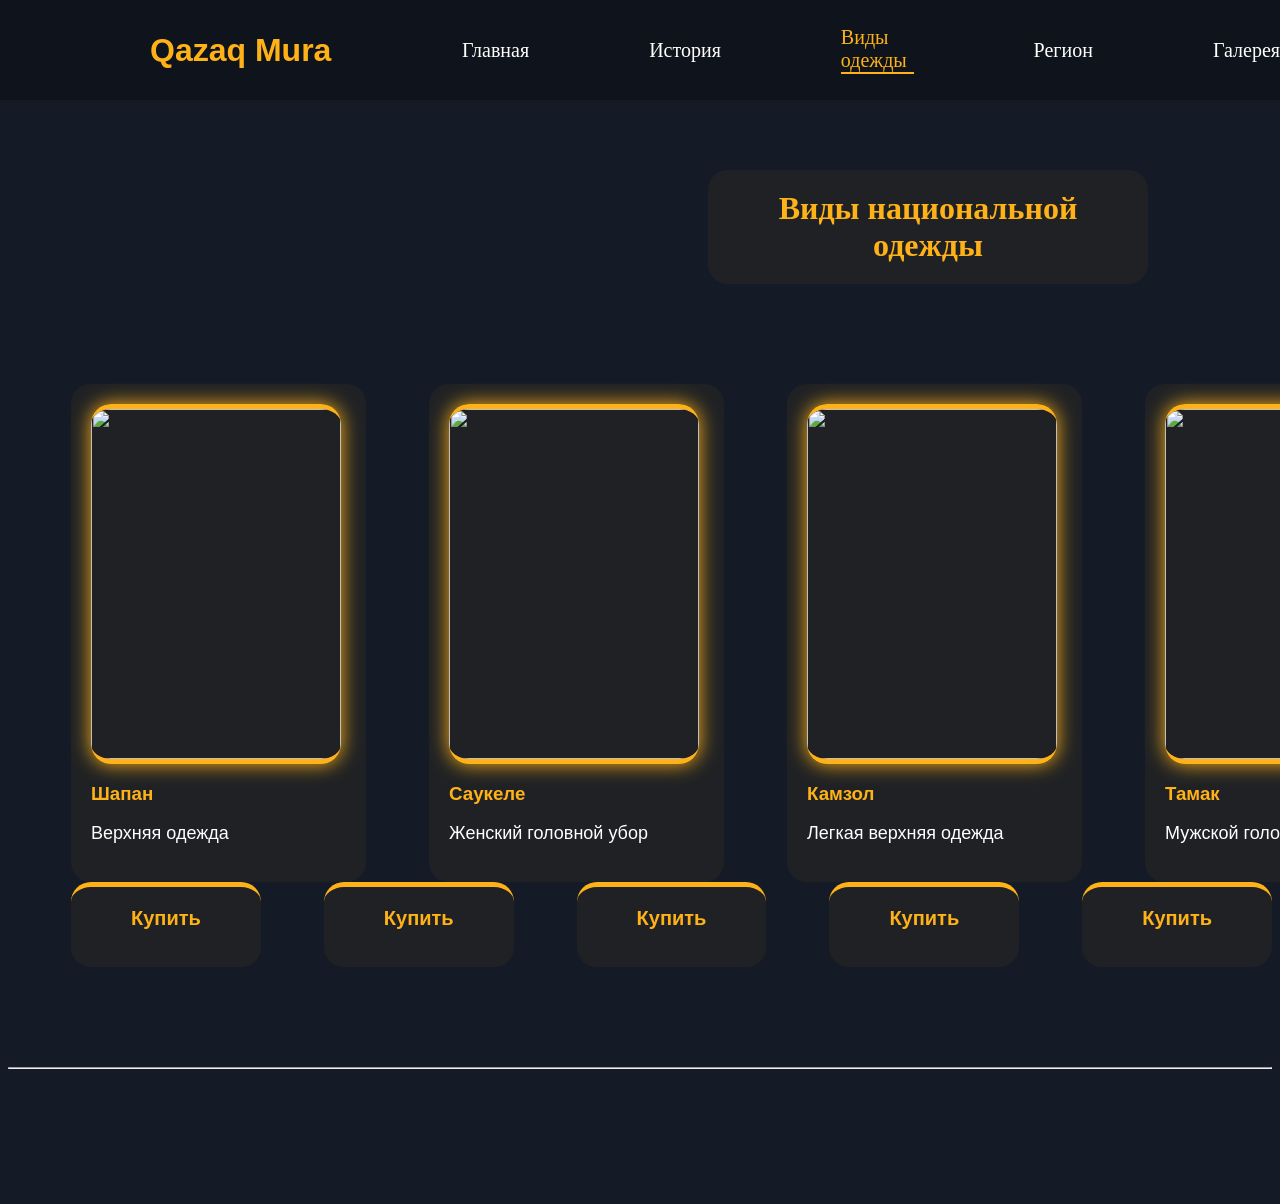
==== odeg.html @ 5600f627 "Add files via upload" ====
<!DOCTYPE html>
<html lang="en">
<head>
    <meta charset="UTF-8">
    <meta name="viewport" content="width=device-width, initial-scale=1.0">
    <title>Document</title>
    <link rel="stylesheet" href="style.css">
</head>
<header>
    <img  src="images/logo/logo.png" alt="logo" width="150" height="100">
        <h1 id="kooo">Qazaq Mura</h1> 
        <p id="a111"><a href="index.html">Главная</a></p>
        <p id="a222"><a href="story.html">История</a></p>
        <p id="a333">Виды одежды</p>
        <p id="a444"><a href="region.html"> Регион </a></p>
        <p id="a555"><a class="man" href="gal.html"> Галерея </a></p>
</header>
<body class="dota2">
   <div class="vis">
    <h1 id="vid">Виды национальной одежды</h1>
    </div>

     <div class="photo">
       <div class="photo1">
        <img id="shapan" src="images/odeg/shapan.jpg">
        <h3 id="shapanh3"><b>Шапан</b></h3>
        <p id="shapanp1">Верхняя одежда</p>
     </div> 

     <div class="photo2">
        <img id="kamzol" src="images/odeg/sauke.jpg">
        <h3 id="kamzolh3"><b>Саукеле</b></h3>
        <p id="kamzolp1">Женский головной убор</p>
     </div>

     <div class="photo3">
        <img id="sauk" src="images/odeg/kamzol.jpg">
        <h3 id="saukh3"><b>Камзол</b></h3>
        <p id="saukp1">Легкая верхняя одежда</p>
     </div>

     <div class="photo4">
        <img id="tamak" src="images/odeg/tamak.jpg">
        <h3 id="tamakh3"><b>Тамак</b></h3>
        <p id="tamakp1">Мужской головной убор</p>
     </div>

     <div class="photo5">
        <img id="masi" src="images/odeg/mes.jpg">
        <h3 id="masih3"><b>Мәсі</b></h3>
        <p id="masip1">Национальная обувь</p>
    
      </div>
    </div>

    <div  class="mark">
      <div class="kupit">
        <h2 class="kupit1"><a  class="kaspi"  target= "_blank" href="https://obyavleniya.kaspi.kz/a/shapan-iskustvennyiy-meh-jagalyi-123661814"><b>Купить</b></a></h2>
      </div>

      <div class="kupit">
        <h2 class="kupit1"> <a class="kaspi" target="_blank" href="https://obyavleniya.kaspi.kz/a/nabor-saukele-s-podushkoy-121353218"> <b>Купить</b></a></h2>
      </div>

      <div class="kupit">
        <h2 class="kupit1"> <a class="kaspi" target="_blank" href="https://obyavleniya.kaspi.kz/a/kamzol-turtsiya-123386008"> <b>Купить</b></a></h2>
      </div>

      <div class="kupit">
        <h2 class="kupit1"><a class="kaspi" target="_blank" href="https://www.olx.kz/d/obyavlenie/tyma-ushanka-malahay-tymak-muzhskie-i-zhenskie-podarok-syyly-IDqbm7q.html"><b>Купить</b></a></h2>
      </div>

      <div class="kupit">
        <h2 class="kupit1"><a class="kaspi" target="_blank" href="https://obyavleniya.kaspi.kz/a/obuv-dlya-jenschin-120579222"><b>Купить</b></a></h2>
      </div>

    </div>

    <hr id="myline3">
    
</body>
</html>
---- style.css ----
.bod1 {
    
    margin: 0;
    background-image: url(images/fon.png);
    background-size: 100% auto;
    background-position: center top;
    background-repeat: no-repeat;
    top: 0;
    left: 0;
    right: 0;
    bottom: 0;
    height: 114vh;
    background-color: #151B26;
    
}
 
 
 
 header {
    display: flex;
    align-items: center;
    gap: 20px;
 }

  .man{
    text-decoration: none;
    text-decoration-color: #fff;
    color: #fff;
 }
 
 header img {
    width: 150px;
    height: 150px;
    object-fit: contain;
 }
 

 header h1 {
    position: absolute;
    font-family: molot, sans-serif;
    
    
    
    margin: 0;
 }
 
 
 
 #ko {
    color:#ffb218;
    margin-left: 150px;

}

header {
    position: absolute;
    top: 0;
    left: 0;
    width: 100%;
    height: 100px;
    
    background-color: rgba(0, 0, 0, 0.3);
    
    z-index: 10;
}



#a1 {
    font-family: Georgia, 'Times New Roman', Times, serif;
    font-size: 20px;
    margin-left: 350px;
    color: #ffb218;
    border-bottom: solid #ffb218 2px;
    

    
}

#a2 {
    font-family: Georgia, 'Times New Roman', Times, serif;
    font-size: 20px;
    margin-left: 100px;
    color: #fff;
    

    
}

#a3 {
    font-family: Georgia, 'Times New Roman', Times, serif;
    font-size: 20px;
    margin-left: 100px;
    color: #fff;
    

    
}

#a4 {
    font-family: Georgia, 'Times New Roman', Times, serif;
    font-size: 20px;
    margin-left: 100px;
    color: #fff;
    

    
}

#a5 {
    font-family: Georgia, 'Times New Roman', Times, serif;
    font-size: 20px;
    margin-left: 100px;
    color: #fff;
}

div #trad {
    margin-top: 4px;
    
    font-size: 35px;
    font-family:Georgia, 'Times New Roman', Times, serif;
    color: #ffb218;
}

div #naz {
    margin-top: 300px;    
    margin-left: 100px;
    font-size: 65px;
    color: #fff;
}


#p93 {
    font-family: Georgia, 'Times New Roman', Times, serif;
    font-size: 25px;
    color: #fff;
    margin-left: 100px;

}


#pod {
    width: 300px;
    height: 125px;
     margin-left: 45px;

}

#pod a {
     text-decoration: none;
    text-decoration-color: #fff;
    color: #fff;

}


#cs2 {
    
    color: #fff;
    font-family: molot, sans-serif; 
    font-size: 30px;
    margin-left: 100px;
    
    
}

#cs2 #mur {
    color:#ffb218;

}

#bolsh{
    text-decoration: none;
    text-decoration-color: #fff;
    color: #000000;
    margin-left: 20px;
    font-family: sans-serif;
    font-size: 20px;
}

.tg{
   display: flex;
   align-items: center;
    background:  #ffb218;
    width: 250px;
    border-radius: 20px;
    height: 60px;
    margin-top: 40px;
    margin-left: 100px;

    box-shadow: #ffb218 0px 0px 20px;

}

.myline {
    margin-top: 320px;
    
}

.fot {
    display:flex;
    align-items: center;
}

#kon {
    
    color: #808080;
    font-family: molot, sans-serif;
    font-size: 20px;
    margin-left: 150px;
    
}

.fott {
     display:flex;
   align-items: center;

}

.fott #pree {
   
    color:#808080;
    
    font-size: 14px;
    margin-left: 100px;
}

.fott img {
    width: 40px;
    height: 35px;
    margin-left:85px ;
    margin-bottom: 25px;
}

.fott #ppp {
    color: #808080;
    margin-bottom: 40px;
    
}

.fott .p2p2 {
    
    text-decoration-color: none ;
    text-decoration-line: none;
    margin-left: 100px;
    margin-bottom: 40px;
    

}

.fott a {
    text-decoration: none;
    text-decoration-color: none;
    color:#808080;
}


.pochta {
    display: flex;
    align-items: center;
}

.pochta img {
    width: 40px;
    height: 30px;
    margin-left:425px ;
    margin-bottom: 25px;

}



.pochta #poch1 {
    color:#808080;
    margin-bottom: 40px;

}

.pochta #poch2 {
    text-decoration-color: none ;
    text-decoration-line: none;
    margin-left: 60px;
    margin-bottom: 40px;

}

.pochta a {
    text-decoration: none;
    text-decoration-color: none;
    color: #808080;
}


.mal {
    display: flex;
    align-items: center;

}

.mal img {
    width: 45px;
    height: 45px;
    margin-left:423px ;
    margin-bottom: 25px;

}

.mal #mmm {
    color:#808080;
     margin-bottom: 40px;
    
    
}


.bod2 {
    
    
    
    margin: 0;
    background-image: url(images/fonist.jpg);
    background-size: 100% auto;
    background-position: center top;
    background-repeat: no-repeat;
    top: 0;
    left: 0;
    right: 0;
    bottom: 0;
    height: 114vh;
    background-color: #151B26;
}

.mod {
    background-color: rgba(21, 27, 38, 0.5);
}

.mod img {
    width: 150px;
    height: 150px;
    object-fit: contain;

}

.mod #koo {
    color:#ffb218;
    margin-left: 150px;
    position: absolute;

}




#a11 {
    font-family: Georgia, 'Times New Roman', Times, serif;
    font-size: 20px;
    margin-left: 350px;
    color: #ffffff;
    
    

    
}

#a22 {
    font-family: Georgia, 'Times New Roman', Times, serif;
    font-size: 20px;
    margin-left: 100px;
    color: #ffb218;
    border-bottom: solid #ffb218 2px;
    

    
}

#a33 {
    font-family: Georgia, 'Times New Roman', Times, serif;
    font-size: 20px;
    margin-left: 100px;
    color: #fff;
    

    
}

#a44 {
    font-family: Georgia, 'Times New Roman', Times, serif;
    font-size: 20px;
    margin-left: 100px;
    color: #fff;
}

    #a55 {
    font-family: Georgia, 'Times New Roman', Times, serif;
    font-size: 20px;
    margin-left: 100px;
    color: #fff;
    

    
}

.mod a {
    text-decoration: none;
    text-decoration-color: #fff;    
    color: #fff;
    
    
}

.otto #ot {
    color: #fff;
    font-family: Georgia, 'Times New Roman', Times, serif;
    font-size: 40px;
    margin-left: 200px;
    margin-top: 170px;
    border-bottom: solid #ffb218;
    width: 530px;
}

.otto #ttp {
    color: #fff;
    font-size: 20px;
     margin-left: 200px;
     font-family: Georgia, 'Times New Roman', Times, serif;

}



.cardd {
    display: flex;
    align-items: center;
}

.card {
    
    background: rgba(36, 36, 36, 0.7);
    border-radius: 20px;
    padding: 30px;
    width: 250px;
    border-bottom: solid #ffb218 10px;
    margin-top: 100px;
    margin-left: 200px;
    font-family:  sans-serif;
    
    
    box-shadow: 0 0 50px rgba(255,178,24);
    
}

#sv {
    font-size: 30px;
    color: #ffb218;

}

#hh {
    font-size: 20px;
    color: #fff;
}

.card2 {
    background: rgba(36, 36, 36, 0.7);
    border-radius: 20px;
    padding: 30px;
    width: 250px;
    height: 235px;
    border-bottom: solid #1E90FF 10px;
    margin-top: 100px;
    margin-left: 100px;
    font-family:  sans-serif;

    box-shadow: 0 0 50px rgba(30,144,255);
}

#gg {
    margin-bottom: 20px;
    font-size: 30px;
    color: #1E90FF;
}

#jj {
   
    font-size: 20px;
    color: #fff;
}


.card3 {
    background:rgba(36, 36, 36, 0.7) ;
    border-radius: 20px;
    padding: 30px;
    width: 250px;
    height: 235px;
    border-bottom: solid #ffb218 10px;
    margin-left: 100px;
    margin-top: 100px;
    font-family: sans-serif;

    box-shadow: 0 0 50px rgba(255,178,24);
}

#vv {
    margin-bottom: 20px;
    font-size: 30px;
    color: #ffb218;
}

#ww {
   
    font-size: 20px;
    color: #fff;
}

.per {
    background: rgba(36, 36, 36, 0.7);
    border-radius: 20px;
    padding: 30px;
    width: 250px;
    height: 235px;
    border-bottom: solid #1E90FF 10px;
    margin-left: 100px;
    margin-top: 100px;
    font-family: sans-serif;

    box-shadow: 0 0 50px rgba(30,144,255) ;

}

#pp {
    margin-bottom: 20px;
    font-size: 30px;
    color: #1E90FF;

}

#rr {
    font-size: 20px;
    color: #fff;

}

.myline2 {
    margin-top: 320px;
}


.dota2 {
    background-image: url(images/fonsta.jpg);
     background-size: 100% auto;
    background-position: center top;
    background-repeat: no-repeat;
    top: 0;
    left: 0;
    right: 0;
    bottom: 0;
    height: 114vh;
    background-color: #151B26;
}

#kooo {
    color: #ffb218;
    margin-left: 150px;
    position: absolute;
}

header a {
    text-decoration: none;
    text-decoration-color: #fff;
    color: #fff;
}

#a111 {
    font-family: Georgia, 'Times New Roman', Times, serif;
    font-size: 20px;
    margin-left: 350px;
    color: #ffffff;
}

#a222 {
    font-family: Georgia, 'Times New Roman', Times, serif;
    font-size: 20px;
    margin-left: 100px;
    color: #fff;
}

#a333 {
    font-family: Georgia, 'Times New Roman', Times, serif;
    font-size: 20px;
    margin-left: 100px;
    color: #ffb218;
    border-bottom: solid #ffb218 2px;
}

#a444 {
    font-family: Georgia, 'Times New Roman', Times, serif;
    font-size: 20px;
    margin-left: 100px;
    color: #fff;
}

#a555 {
    font-family: Georgia, 'Times New Roman', Times, serif;
    font-size: 20px;
    margin-left: 100px;
    color: #fff;
}


#vid {
   font-family: Georgia, 'Times New Roman', Times, serif; 
   text-align: center;
   margin-top: 170px;
   color: #ffb218;
   background: rgba(36, 36, 36, 0.7);
   padding: 20px;
   width: 400px;
   border-radius: 20px;
   margin-left: 700px;
}


.photo {
    display: flex;
    align-items: center;
    margin-top: 100px;
}

.photo1 img {
    width: 250px;
    height: 350px;
    border-radius: 20px;
    border-bottom: solid #ffb218 5px;
    border-top: solid #ffb218 5px;
    box-shadow: 0 0 20px rgba(255,178,24);
    
    
}

#shapanh3 {
    
   width: 300px;
   font-family:sans-serif; ;
   color: #ffb218;
    
}



.photo1 {
    background: rgba(36, 36, 36, 0.7) ;
    border-radius: 20px;
    padding: 20px;
    width: 255px;
    margin-left: 63px;
    

}

#shapanp1 {
    font-family: sans-serif;
    font-size: 18px;
    color:#ffffff;
}

.photo2 img {
    width: 250px;
    height: 350px;
    border-radius: 20px;
    border-bottom: solid #ffb218 5px;
    border-top: solid #ffb218 5px;
    box-shadow: 0 0 20px rgba(255,178,24);
    
}

.photo2 {
    background: rgba(36, 36, 36, 0.7) ;
    border-radius: 20px;
    padding: 20px;
    width: 255px;
    margin-left: 63px
    
}

.photo2 #kamzolh3 {
    width: 300px;
    font-family:sans-serif; ;
    color: #ffb218;
    
}

.photo2 #kamzolp1 {
    font-family: sans-serif;
    font-size: 18px;
    color:#ffffff;
}


.photo3 img {
    width: 250px;
    height: 350px;
    border-radius: 20px;
    border-bottom: solid #ffb218 5px;
    border-top: solid #ffb218 5px;
    box-shadow: 0 0 20px rgba(255,178,24);
}

.photo3 {
    background: rgba(36, 36, 36, 0.7) ;
    border-radius: 20px;
    padding: 20px;
    width: 255px;
    margin-left: 63px;
}

#saukh3 {
    color: #ffb218;
    font-family: sans-serif;
    width: 300px;
}

#saukp1 {
    font-family: sans-serif;
    font-size: 18px;
    color:#ffffff;
}


.photo4 img {
    width: 250px;
    height: 350px;
    border-radius: 20px;
    border-bottom: solid #ffb218 5px;
    border-top: solid #ffb218 5px;
    box-shadow: 0 0 20px rgba(255,178,24);
}

.photo4 {
    background: rgba(36, 36, 36, 0.7) ;
    border-radius: 20px;
    padding: 20px;
    width: 255px;
    margin-left: 63px;
}

#tamakh3 {
    color: #ffb218;
    font-family: sans-serif;
    width: 300px;
}

#tamakp1 {
    font-family: sans-serif;
    font-size: 18px;
    color:#ffffff;
}

.photo5 img {
    width: 250px;
    height: 350px;
    border-radius: 20px;
    border-bottom: solid #ffb218 5px;
    border-top: solid #ffb218 5px;
    box-shadow: 0 0 20px rgba(255,178,24);
}

.photo5 {
    background: rgba(36, 36, 36, 0.7) ;
    border-radius: 20px;
    padding: 20px;
    width: 255px;
    margin-left:63px;
}

.photo5 #masih3 {
    color: #ffb218;
    font-family: sans-serif;
    width: 300px;
}

.photo5 #masip1 {
    font-family: sans-serif;
    font-size: 18px;
    color:#ffffff;
}

.mark {
    display: flex;
    align-items: center;
    
}

  .kupit1 {
    font-family:sans-serif;
    font-size: 20px;
    color: #ffb218;
    text-align: center;
    margin-top: 50px;


    
}

.kupit {
    
    background: rgba(36, 36, 36, 0.7) ;
    border-radius: 20px;
    padding: 20px;
    width: 255px;
    height: 40px;
    margin-left: 63px;
    border-top: solid #ffb218 5px;
}

.kupit h2 {
    margin: 0;
}

.kaspi {
    text-decoration: none;
    text-decoration-color: #fff;
    color: #ffb218;
}

#myline3 {
    margin-top: 100px;
    margin-bottom: 100px;
}
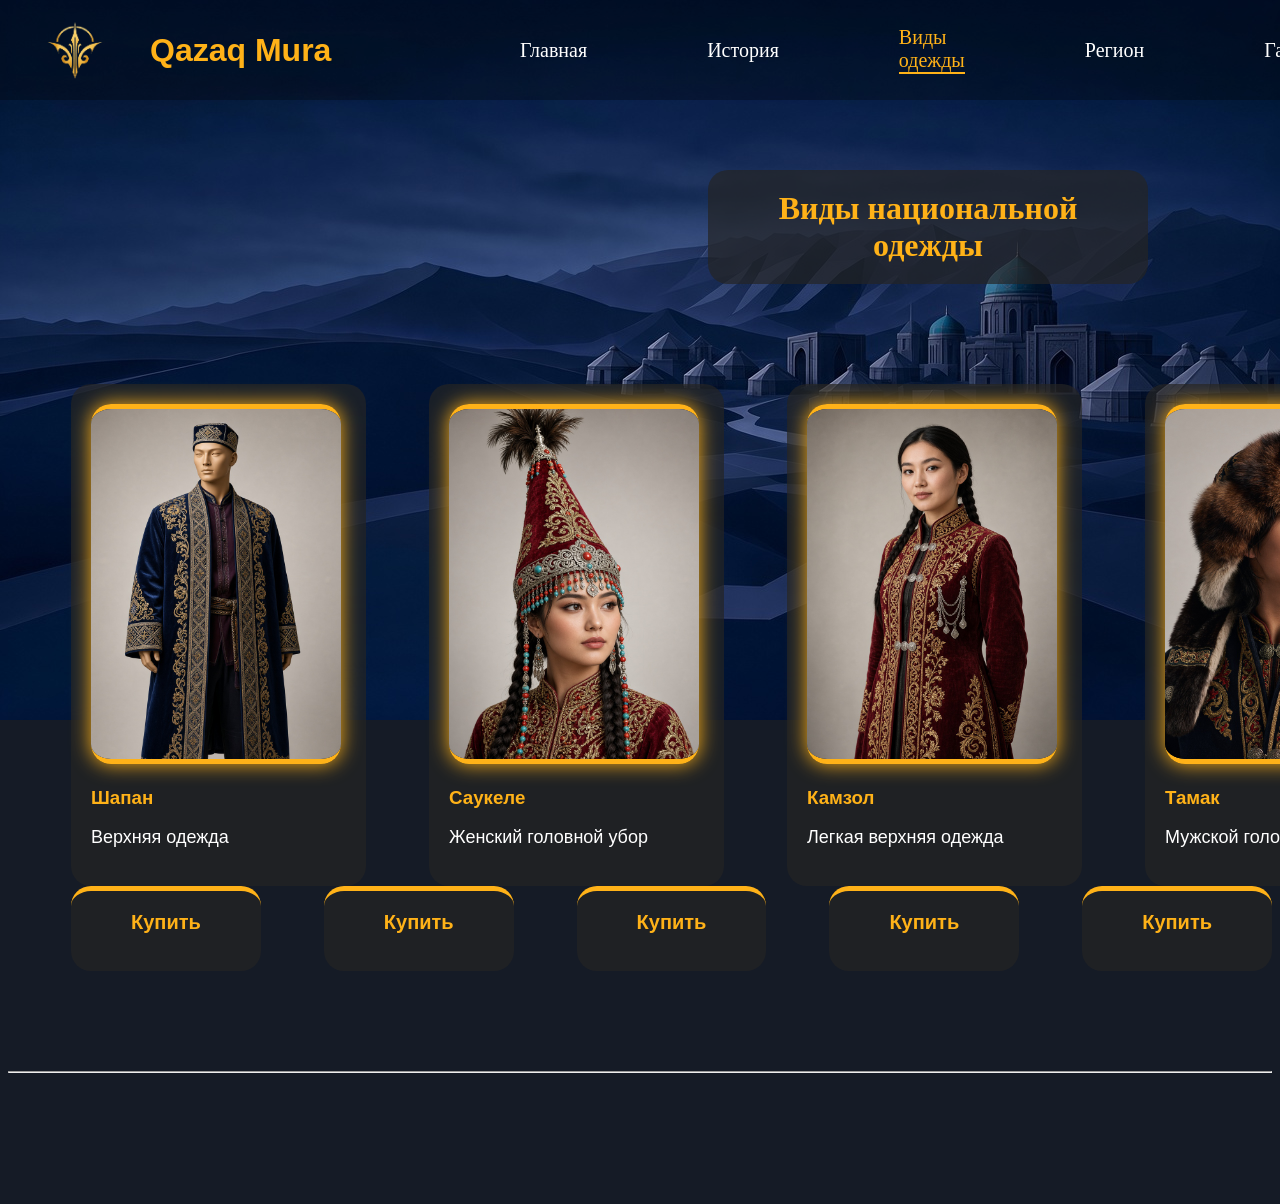
==== commit 4c72d7cb: "Fix HTML structure and update links" ====
--- a/odeg.html
+++ b/odeg.html
@@ -9,7 +9,7 @@
 <header>
     <img  src="images/logo/logo.png" alt="logo" width="150" height="100">
         <h1 id="kooo">Qazaq Mura</h1> 
-        <p id="a111"><a href="index.html">Главная</a></p>
+        <p id="a111"><a href="home.html">Главная</a></p>
         <p id="a222"><a href="story.html">История</a></p>
         <p id="a333">Виды одежды</p>
         <p id="a444"><a href="region.html"> Регион </a></p>
@@ -79,4 +79,4 @@
     <hr id="myline3">
     
 </body>
-</html>+</html>
